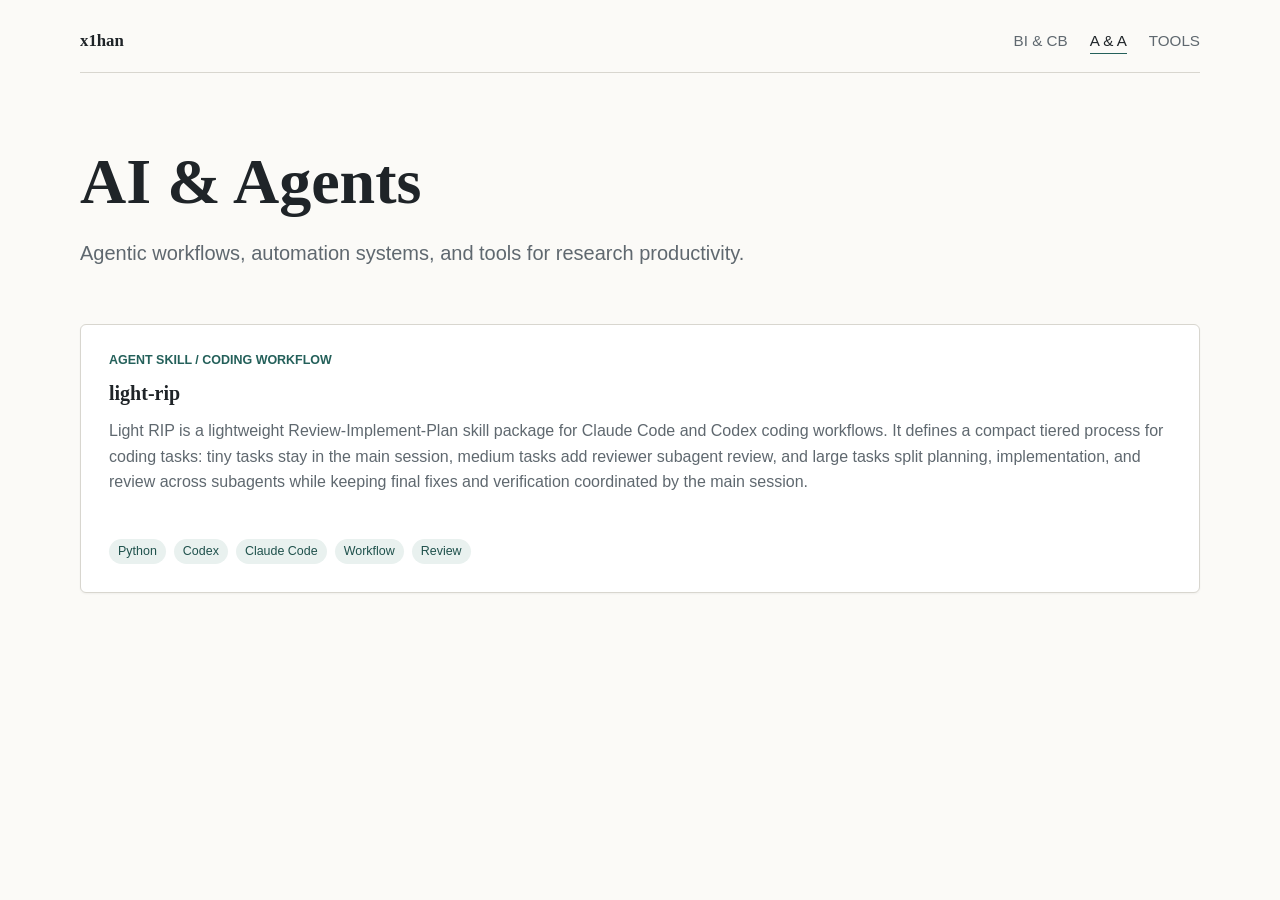
==== aa.html @ 3ba70485 "Remove claude-yolo-until-done card (project deprecated)" ====
<!doctype html>
<html lang="en">
  <head>
    <meta charset="utf-8">
    <meta name="viewport" content="width=device-width, initial-scale=1">
    <title>AI | x1han</title>
    <meta
      name="description"
      content="AI and agent projects by x1han."
    >
    <link rel="canonical" href="https://x1han.github.io/aa.html">
    <meta property="og:title" content="AI &amp; Agents | x1han">
    <meta
      property="og:description"
      content="AI and agent projects by x1han."
    >
    <meta property="og:url" content="https://x1han.github.io/aa.html">
    <meta property="og:type" content="website">
    <link rel="stylesheet" href="styles.css">
  </head>
  <body>
    <header class="site-header">
      <a class="brand" href="index.html" aria-label="x1han home">x1han</a>
      <nav class="nav" aria-label="Primary navigation">
        <a href="bicb.html">BI &amp; CB</a>
        <a aria-current="page" href="aa.html">A &amp; A</a>
        <a href="tools.html">TOOLS</a>
      </nav>
    </header>

    <main>
      <section class="page-intro" aria-labelledby="ai-title">
        <h1 id="ai-title">AI &amp; Agents</h1>
        <p class="lead">
          Agentic workflows, automation systems, and tools for research
          productivity.
        </p>
      </section>

      <section class="repo-list" aria-label="AI repositories">
        <article class="repo-card repo-card-wide">
          <div>
            <p class="repo-kicker">Agent Skill / Coding Workflow</p>
            <h2>
              <a href="https://github.com/x1han/light-rip">light-rip</a>
            </h2>
            <p>
              Light RIP is a lightweight Review-Implement-Plan skill package
              for Claude Code and Codex coding workflows. It defines a compact
              tiered process for coding tasks: tiny tasks stay in the main
              session, medium tasks add reviewer subagent review, and large
              tasks split planning, implementation, and review across
              subagents while keeping final fixes and verification coordinated
              by the main session.
            </p>
          </div>
          <ul class="tag-list" aria-label="Technologies">
            <li>Python</li>
            <li>Codex</li>
            <li>Claude Code</li>
            <li>Workflow</li>
            <li>Review</li>
          </ul>
        </article>
      </section>
    </main>
  </body>
</html>
---- styles.css ----
:root {
  --bg: #fbfaf7;
  --text: #1f2428;
  --muted: #5f686f;
  --line: #d8d6cf;
  --panel: #ffffff;
  --accent: #24605a;
  --accent-soft: #e9f1ef;
  --shadow: 0 1px 2px rgba(31, 36, 40, 0.05);
  color-scheme: light;
  font-family:
    ui-serif, Georgia, Cambria, "Times New Roman", Times, serif;
}

* {
  box-sizing: border-box;
}

body {
  margin: 0;
  min-height: 100vh;
  background: var(--bg);
  color: var(--text);
}

a {
  color: inherit;
  text-decoration: none;
}

.site-header {
  width: min(1120px, calc(100% - 40px));
  margin: 0 auto;
  padding: 28px 0 18px;
  display: flex;
  align-items: center;
  justify-content: space-between;
  gap: 24px;
  border-bottom: 1px solid var(--line);
}

.brand {
  font-size: 1.05rem;
  font-weight: 700;
  letter-spacing: 0;
}

.nav {
  display: flex;
  align-items: center;
  gap: 22px;
  font-family:
    -apple-system, BlinkMacSystemFont, "Segoe UI", sans-serif;
  font-size: 0.95rem;
  color: var(--muted);
}

.nav a {
  padding: 4px 0;
  border-bottom: 1px solid transparent;
}

.nav a:hover,
.nav a[aria-current="page"] {
  color: var(--text);
  border-color: var(--accent);
}

main {
  width: min(1120px, calc(100% - 40px));
  margin: 0 auto;
  padding: 76px 0 88px;
}

.hero,
.page-intro {
  max-width: 820px;
}

.eyebrow,
.repo-kicker,
.feature-label {
  margin: 0 0 14px;
  color: var(--accent);
  font-family:
    -apple-system, BlinkMacSystemFont, "Segoe UI", sans-serif;
  font-size: 0.78rem;
  font-weight: 700;
  letter-spacing: 0;
  text-transform: uppercase;
}

h1,
h2,
p {
  margin-top: 0;
}

h1 {
  margin-bottom: 22px;
  max-width: 880px;
  font-size: clamp(2.35rem, 7vw, 5rem);
  line-height: 1.02;
  font-weight: 700;
}

.page-intro h1 {
  font-size: clamp(2.1rem, 5vw, 4rem);
}

.lead {
  max-width: 720px;
  color: var(--muted);
  font-family:
    -apple-system, BlinkMacSystemFont, "Segoe UI", sans-serif;
  font-size: clamp(1.05rem, 2vw, 1.25rem);
  line-height: 1.7;
}

.section-grid {
  margin-top: 76px;
  display: grid;
  grid-template-columns: repeat(3, minmax(0, 1fr));
  gap: 18px;
}

.feature-link,
.repo-card {
  background: var(--panel);
  border: 1px solid var(--line);
  border-radius: 6px;
  box-shadow: var(--shadow);
}

.feature-link {
  min-height: 220px;
  padding: 28px;
  display: flex;
  flex-direction: column;
  justify-content: space-between;
  gap: 22px;
}

.feature-link strong {
  display: block;
  font-size: 1.35rem;
  line-height: 1.25;
}

.feature-link span:last-child {
  color: var(--muted);
  font-family:
    -apple-system, BlinkMacSystemFont, "Segoe UI", sans-serif;
  line-height: 1.6;
}

.feature-link:hover {
  border-color: var(--accent);
}

.repo-grid {
  margin-top: 54px;
  display: grid;
  grid-template-columns: repeat(3, minmax(0, 1fr));
  gap: 18px;
}

.repo-list {
  margin-top: 54px;
  display: grid;
  grid-template-columns: 1fr;
  gap: 18px;
}

.repo-card {
  min-height: 270px;
  padding: 24px;
  display: flex;
  flex-direction: column;
  justify-content: space-between;
  gap: 28px;
}

.repo-card-wide {
  min-height: 0;
  padding: 28px;
}

.repo-card h2 {
  margin-bottom: 12px;
  font-size: 1.25rem;
  line-height: 1.25;
}

.repo-card h2 a {
  border-bottom: 1px solid transparent;
}

.repo-card h2 a:hover {
  border-color: var(--accent);
}

.repo-card p:not(.repo-kicker) {
  color: var(--muted);
  font-family:
    -apple-system, BlinkMacSystemFont, "Segoe UI", sans-serif;
  line-height: 1.6;
}

.tag-list {
  list-style: none;
  margin: 0;
  padding: 0;
  display: flex;
  flex-wrap: wrap;
  gap: 8px;
}

.tag-list li {
  padding: 5px 9px;
  border-radius: 999px;
  background: var(--accent-soft);
  color: #1f514c;
  font-family:
    -apple-system, BlinkMacSystemFont, "Segoe UI", sans-serif;
  font-size: 0.78rem;
  line-height: 1.2;
}

@media (max-width: 760px) {
  .site-header {
    width: min(100% - 28px, 1120px);
    padding-top: 20px;
  }

  main {
    width: min(100% - 28px, 1120px);
    padding: 54px 0 64px;
  }

  .section-grid,
  .repo-grid {
    grid-template-columns: 1fr;
  }

  .section-grid {
    margin-top: 48px;
  }

  .repo-grid,
  .repo-list {
    margin-top: 40px;
  }
}
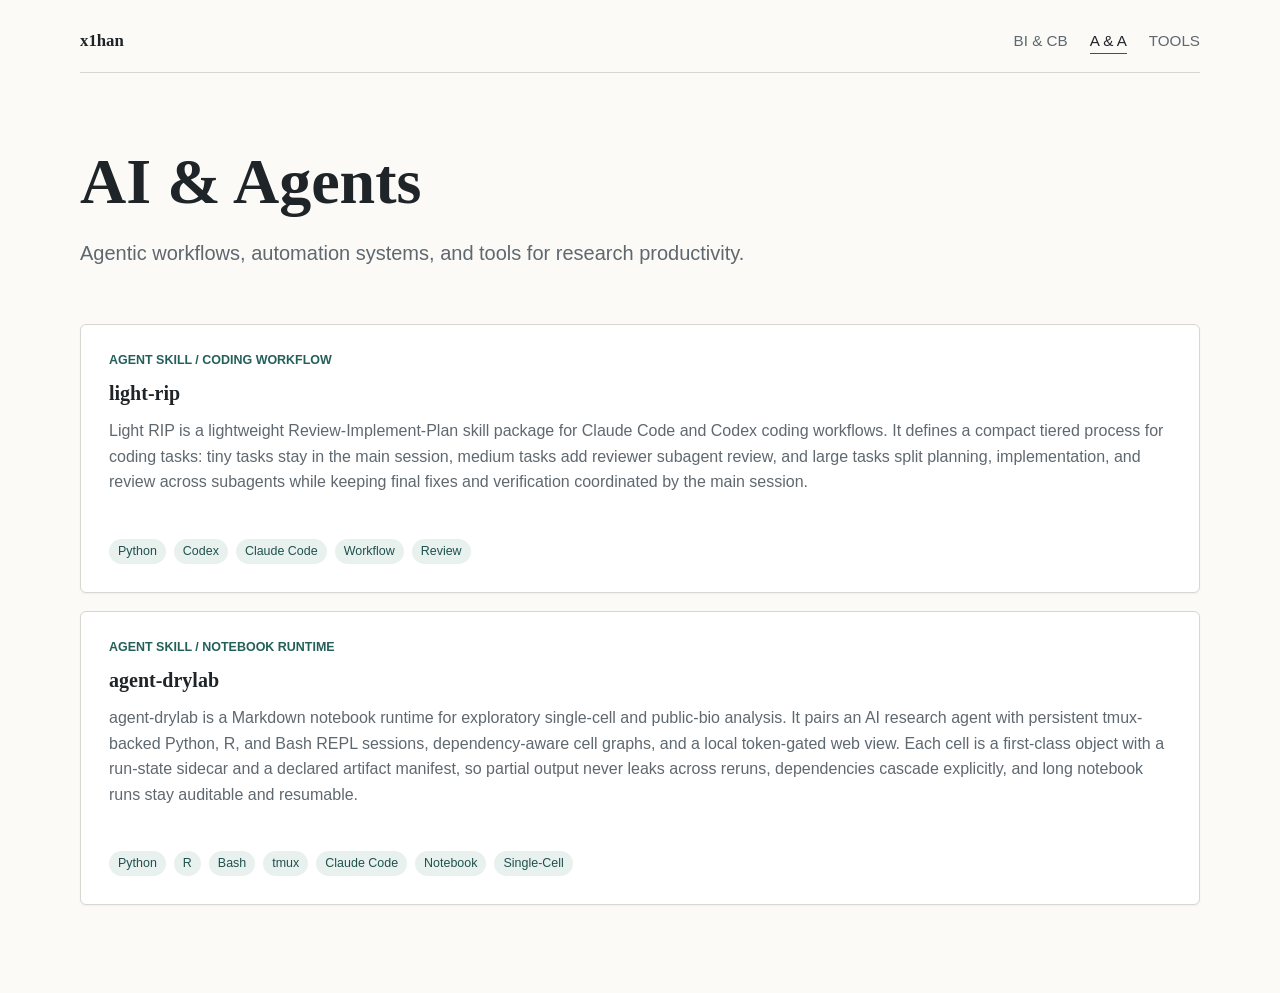
==== commit 2848dae8: "Add agent-drylab to A & A and ZCode-Timeline to Tools" ====
--- a/aa.html
+++ b/aa.html
@@ -62,6 +62,34 @@
             <li>Review</li>
           </ul>
         </article>
+
+        <article class="repo-card repo-card-wide">
+          <div>
+            <p class="repo-kicker">Agent Skill / Notebook Runtime</p>
+            <h2>
+              <a href="https://github.com/x1han/agent-drylab">agent-drylab</a>
+            </h2>
+            <p>
+              agent-drylab is a Markdown notebook runtime for exploratory
+              single-cell and public-bio analysis. It pairs an AI research
+              agent with persistent tmux-backed Python, R, and Bash REPL
+              sessions, dependency-aware cell graphs, and a local token-gated
+              web view. Each cell is a first-class object with a run-state
+              sidecar and a declared artifact manifest, so partial output
+              never leaks across reruns, dependencies cascade explicitly, and
+              long notebook runs stay auditable and resumable.
+            </p>
+          </div>
+          <ul class="tag-list" aria-label="Technologies">
+            <li>Python</li>
+            <li>R</li>
+            <li>Bash</li>
+            <li>tmux</li>
+            <li>Claude Code</li>
+            <li>Notebook</li>
+            <li>Single-Cell</li>
+          </ul>
+        </article>
       </section>
     </main>
   </body>
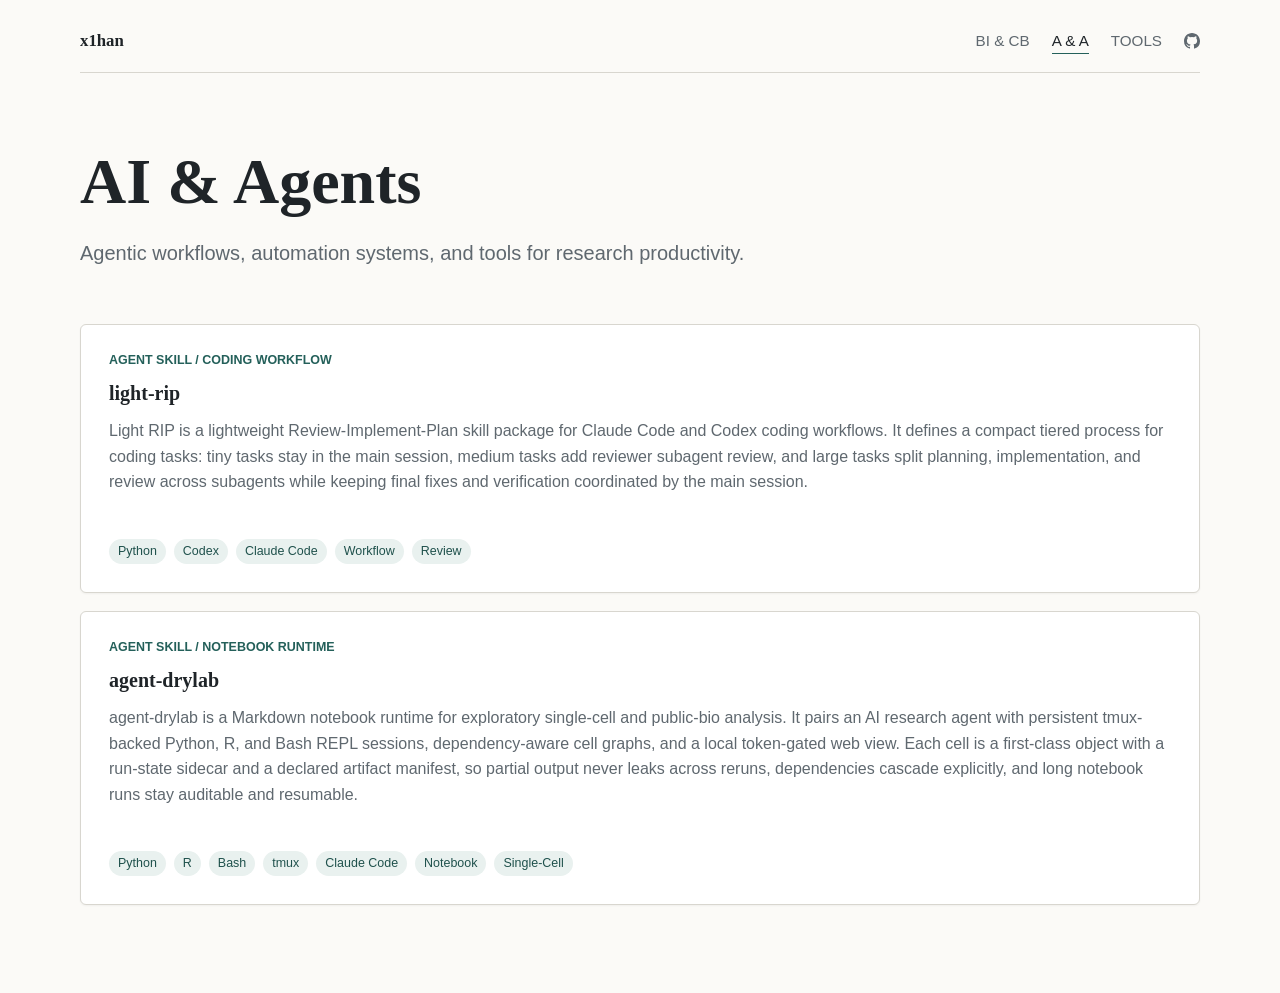
==== commit 0f6572cb: "Add GitHub icon link to nav on all pages" ====
--- a/aa.html
+++ b/aa.html
@@ -3,7 +3,7 @@
   <head>
     <meta charset="utf-8">
     <meta name="viewport" content="width=device-width, initial-scale=1">
-    <title>AI | x1han</title>
+    <title>A &amp; A | x1han</title>
     <meta
       name="description"
       content="AI and agent projects by x1han."
@@ -25,6 +25,11 @@
         <a href="bicb.html">BI &amp; CB</a>
         <a aria-current="page" href="aa.html">A &amp; A</a>
         <a href="tools.html">TOOLS</a>
+        <a class="nav-github" href="https://github.com/x1han" aria-label="GitHub" rel="me noopener">
+          <svg viewBox="0 0 16 16" width="16" height="16" aria-hidden="true" focusable="false">
+            <path fill="currentColor" d="M8 0C3.58 0 0 3.58 0 8a8 8 0 0 0 5.47 7.59c.4.07.55-.17.55-.38v-1.34c-2.22.48-2.69-1.07-2.69-1.07-.36-.92-.89-1.17-.89-1.17-.73-.5.06-.49.06-.49.81.06 1.23.83 1.23.83.71 1.22 1.87.87 2.33.66.07-.52.28-.87.51-1.07-1.78-.2-3.64-.89-3.64-3.95 0-.87.31-1.59.82-2.15-.08-.2-.36-1.02.08-2.13 0 0 .67-.21 2.2.82a7.7 7.7 0 0 1 4 0c1.53-1.04 2.2-.82 2.2-.82.44 1.11.16 1.93.08 2.13.51.56.82 1.27.82 2.15 0 3.07-1.87 3.75-3.65 3.95.29.25.54.73.54 1.48v2.2c0 .21.15.46.55.38A8 8 0 0 0 16 8c0-4.42-3.58-8-8-8Z"></path>
+          </svg>
+        </a>
       </nav>
     </header>
 
@@ -37,7 +42,7 @@
         </p>
       </section>
 
-      <section class="repo-list" aria-label="AI repositories">
+      <section class="repo-list" aria-label="AI &amp; Agents repositories">
         <article class="repo-card repo-card-wide">
           <div>
             <p class="repo-kicker">Agent Skill / Coding Workflow</p>
--- a/styles.css
+++ b/styles.css
@@ -66,6 +66,22 @@
   border-color: var(--accent);
 }
 
+.nav-github {
+  display: inline-flex;
+  align-items: center;
+  color: var(--muted);
+  border-bottom: 0;
+}
+
+.nav-github svg {
+  display: block;
+}
+
+.nav-github:hover {
+  color: var(--text);
+  border-bottom: 0;
+}
+
 main {
   width: min(1120px, calc(100% - 40px));
   margin: 0 auto;
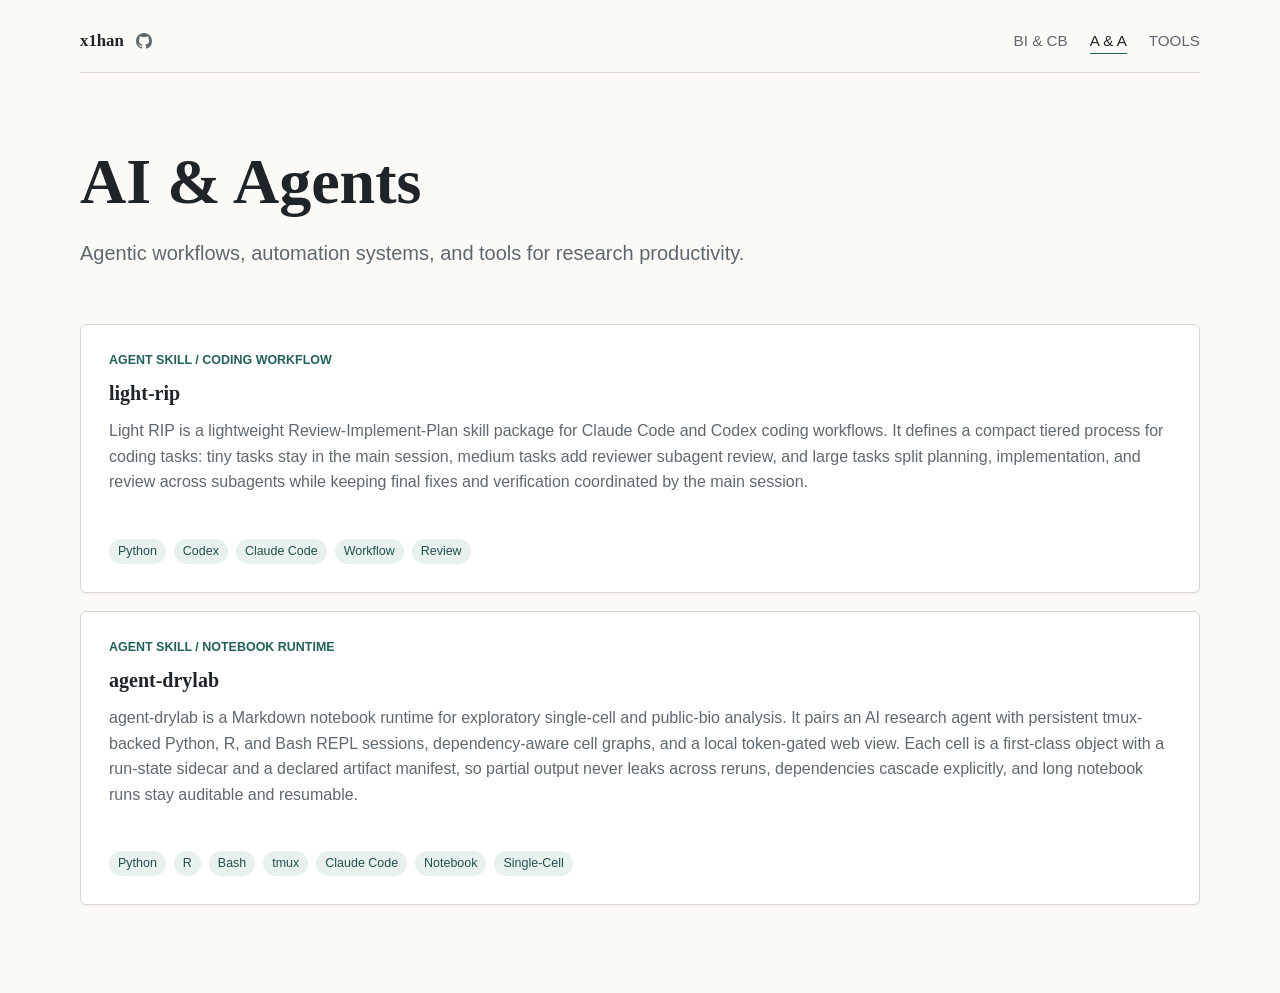
==== commit 72930dc5: "Move GitHub icon next to x1han brand" ====
--- a/aa.html
+++ b/aa.html
@@ -20,16 +20,18 @@
   </head>
   <body>
     <header class="site-header">
-      <a class="brand" href="index.html" aria-label="x1han home">x1han</a>
-      <nav class="nav" aria-label="Primary navigation">
-        <a href="bicb.html">BI &amp; CB</a>
-        <a aria-current="page" href="aa.html">A &amp; A</a>
-        <a href="tools.html">TOOLS</a>
+      <div class="brand-row">
+        <a class="brand" href="index.html" aria-label="x1han home">x1han</a>
         <a class="nav-github" href="https://github.com/x1han" aria-label="GitHub" rel="me noopener">
           <svg viewBox="0 0 16 16" width="16" height="16" aria-hidden="true" focusable="false">
             <path fill="currentColor" d="M8 0C3.58 0 0 3.58 0 8a8 8 0 0 0 5.47 7.59c.4.07.55-.17.55-.38v-1.34c-2.22.48-2.69-1.07-2.69-1.07-.36-.92-.89-1.17-.89-1.17-.73-.5.06-.49.06-.49.81.06 1.23.83 1.23.83.71 1.22 1.87.87 2.33.66.07-.52.28-.87.51-1.07-1.78-.2-3.64-.89-3.64-3.95 0-.87.31-1.59.82-2.15-.08-.2-.36-1.02.08-2.13 0 0 .67-.21 2.2.82a7.7 7.7 0 0 1 4 0c1.53-1.04 2.2-.82 2.2-.82.44 1.11.16 1.93.08 2.13.51.56.82 1.27.82 2.15 0 3.07-1.87 3.75-3.65 3.95.29.25.54.73.54 1.48v2.2c0 .21.15.46.55.38A8 8 0 0 0 16 8c0-4.42-3.58-8-8-8Z"></path>
           </svg>
         </a>
+      </div>
+      <nav class="nav" aria-label="Primary navigation">
+        <a href="bicb.html">BI &amp; CB</a>
+        <a aria-current="page" href="aa.html">A &amp; A</a>
+        <a href="tools.html">TOOLS</a>
       </nav>
     </header>
 
--- a/styles.css
+++ b/styles.css
@@ -45,10 +45,17 @@
   letter-spacing: 0;
 }
 
+.brand-row {
+  display: inline-flex;
+  align-items: center;
+  gap: 12px;
+}
+
 .nav {
   display: flex;
   align-items: center;
   gap: 22px;
+  margin-left: auto;
   font-family:
     -apple-system, BlinkMacSystemFont, "Segoe UI", sans-serif;
   font-size: 0.95rem;
@@ -71,6 +78,7 @@
   align-items: center;
   color: var(--muted);
   border-bottom: 0;
+  padding: 4px 0;
 }
 
 .nav-github svg {
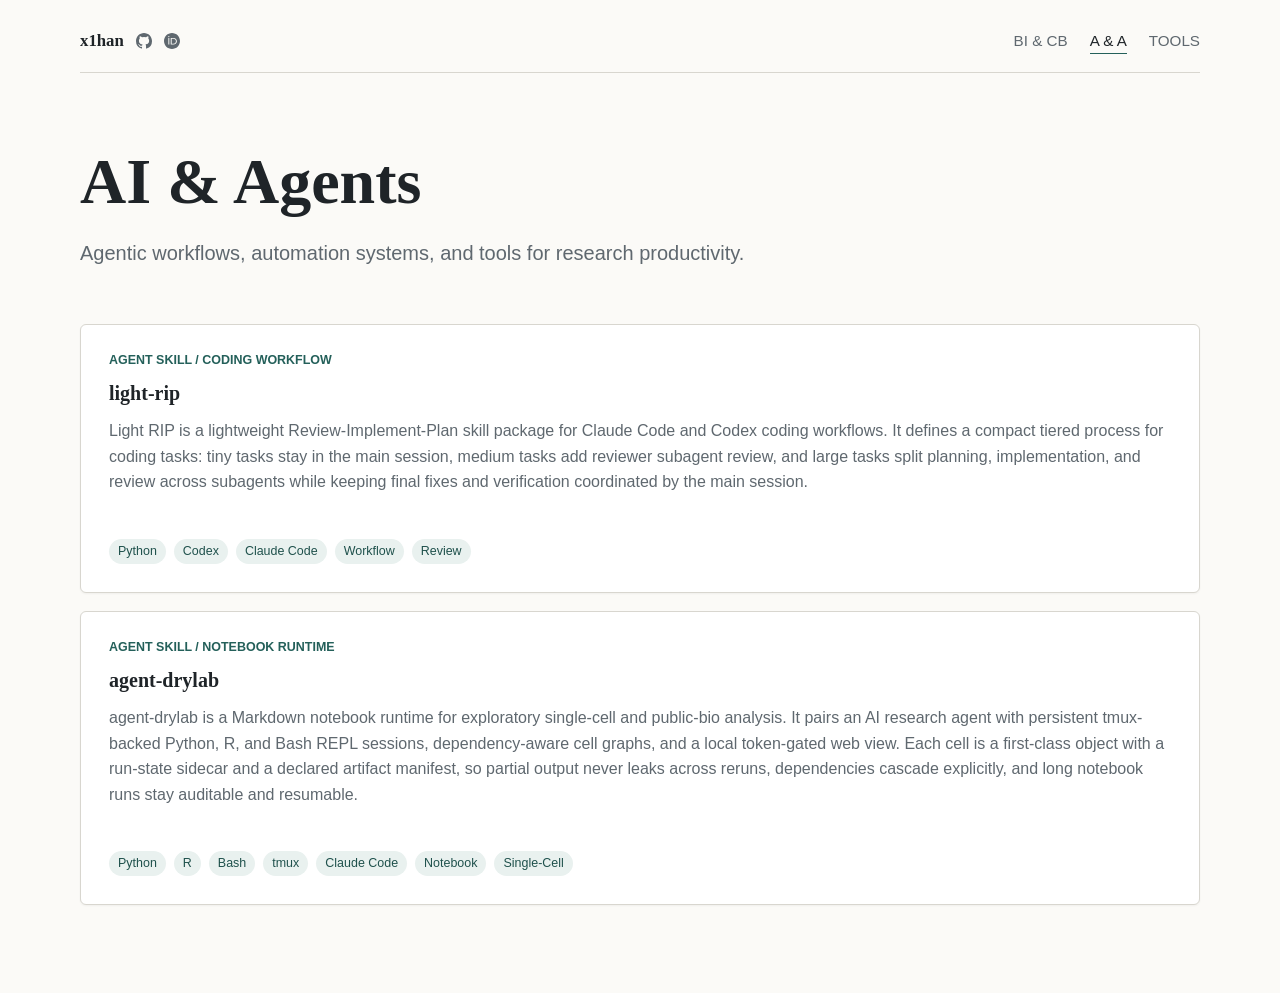
==== commit 098f8c54: "Add ORCID icon link to site header (monochrome, matches GitHub mark style)" ====
--- a/aa.html
+++ b/aa.html
@@ -25,6 +25,11 @@
         <a class="nav-github" href="https://github.com/x1han" aria-label="GitHub" rel="me noopener">
           <svg viewBox="0 0 16 16" width="16" height="16" aria-hidden="true" focusable="false">
             <path fill="currentColor" d="M8 0C3.58 0 0 3.58 0 8a8 8 0 0 0 5.47 7.59c.4.07.55-.17.55-.38v-1.34c-2.22.48-2.69-1.07-2.69-1.07-.36-.92-.89-1.17-.89-1.17-.73-.5.06-.49.06-.49.81.06 1.23.83 1.23.83.71 1.22 1.87.87 2.33.66.07-.52.28-.87.51-1.07-1.78-.2-3.64-.89-3.64-3.95 0-.87.31-1.59.82-2.15-.08-.2-.36-1.02.08-2.13 0 0 .67-.21 2.2.82a7.7 7.7 0 0 1 4 0c1.53-1.04 2.2-.82 2.2-.82.44 1.11.16 1.93.08 2.13.51.56.82 1.27.82 2.15 0 3.07-1.87 3.75-3.65 3.95.29.25.54.73.54 1.48v2.2c0 .21.15.46.55.38A8 8 0 0 0 16 8c0-4.42-3.58-8-8-8Z"></path>
+          </svg>
+        </a>
+        <a class="nav-github" href="https://orcid.org/0000-0003-2529-0705" aria-label="ORCID" rel="me noopener">
+          <svg viewBox="0 0 72 72" width="16" height="16" aria-hidden="true" focusable="false">
+            <path fill="currentColor" fill-rule="evenodd" d="M72,36 C72,55.884375 55.884375,72 36,72 C16.115625,72 0,55.884375 0,36 C0,16.115625 16.115625,0 36,0 C55.884375,0 72,16.115625 72,36 Z M 23.906315 52.035433 L 19.564396 52.035433 L 19.564396 22.054663 L 23.906315 22.054663 L 23.906315 52.035433 Z M 30.278223 22.054663 L 42.007044 22.054663 C 53.17198 22.054663 58.077785 29.976752 58.077785 37.059044 C 58.077785 44.757188 52.016014 52.063426 42.063433 52.063426 L 30.278223 52.063426 L 30.278223 22.054663 Z M 34.620143 48.172364 L 41.527742 48.172364 C 51.367546 48.172364 53.623089 40.754153 53.623089 37.059044 C 53.623089 31.040496 49.760472 25.945724 41.302187 25.945724 L 34.620143 25.945724 L 34.620143 48.172364 Z M 24.582978 15.812168 C 24.582978 17.351797 23.314235 18.639486 21.735356 18.639486 C 20.156476 18.639486 18.887733 17.351797 18.887733 15.812168 C 18.887733 14.244546 20.156476 12.98485 21.735356 12.98485 C 23.314235 12.98485 24.582978 14.27254 24.582978 15.812168 Z"></path>
           </svg>
         </a>
       </div>
